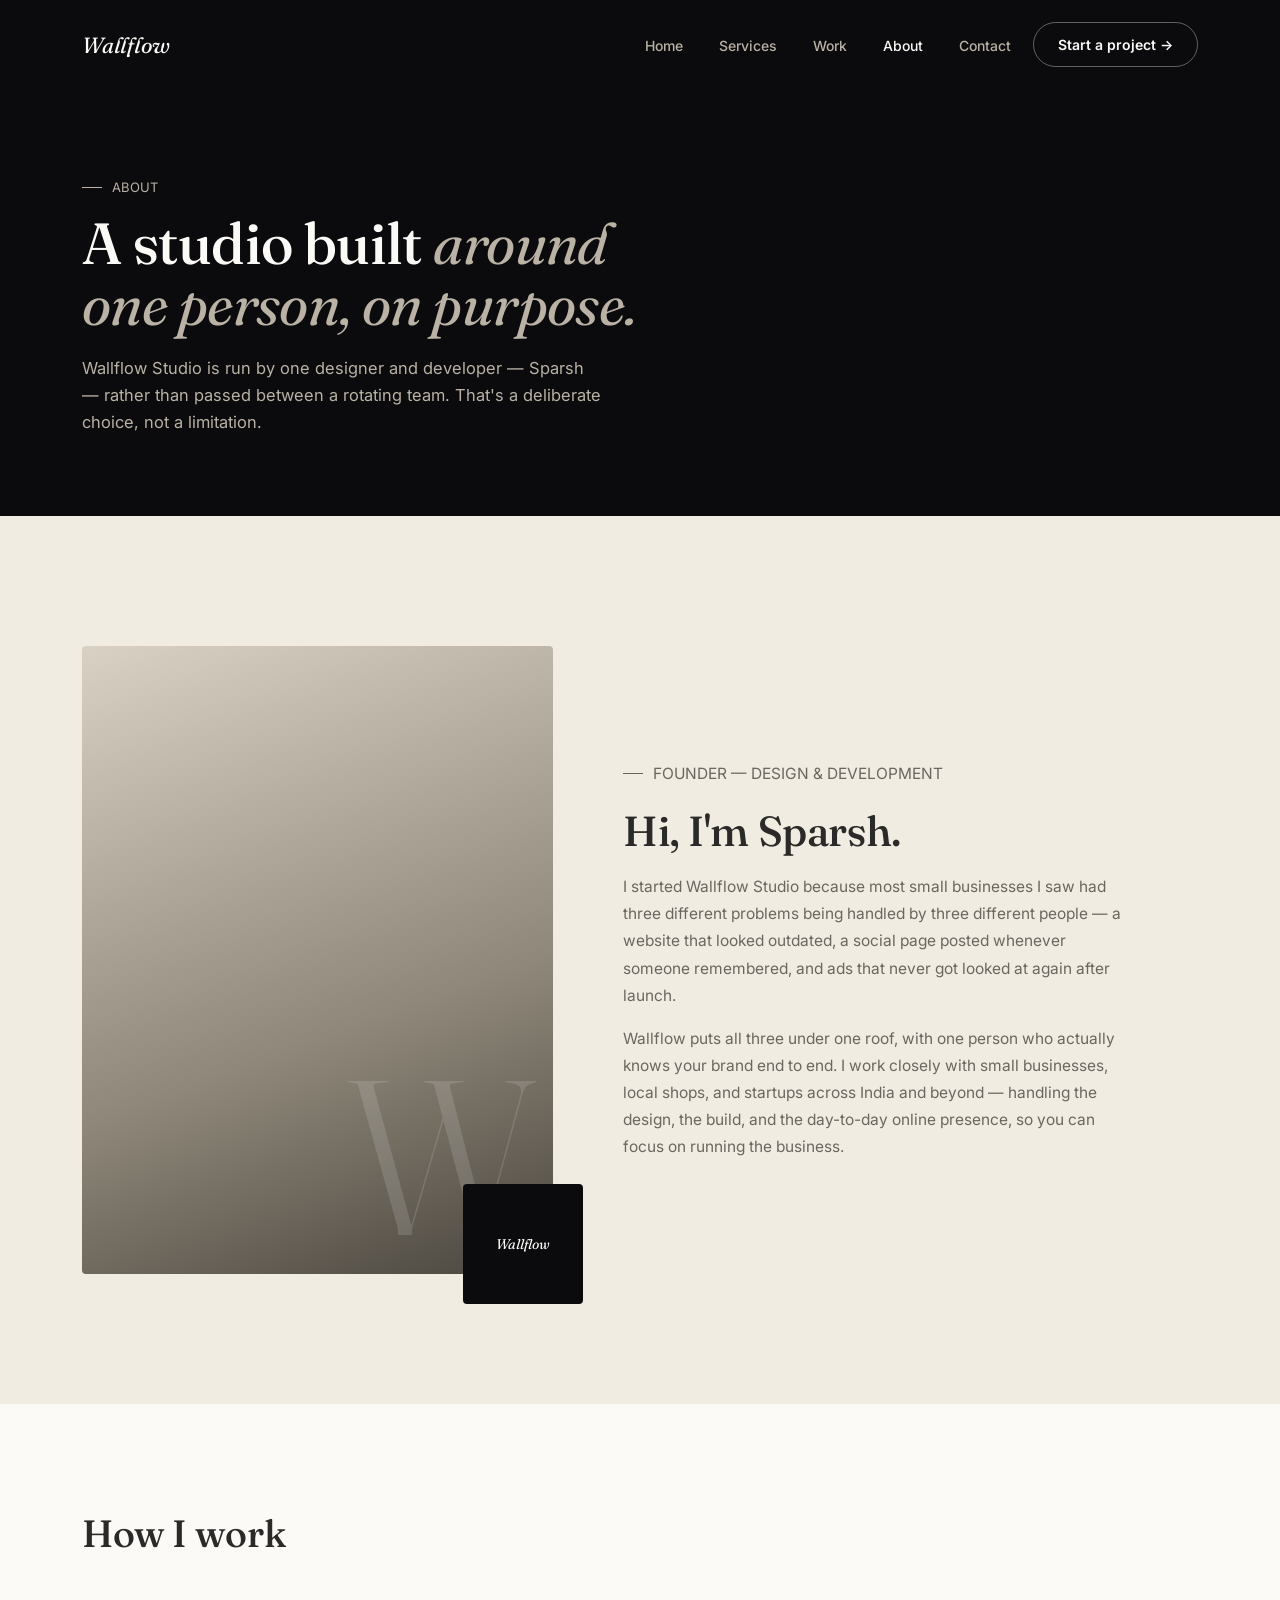
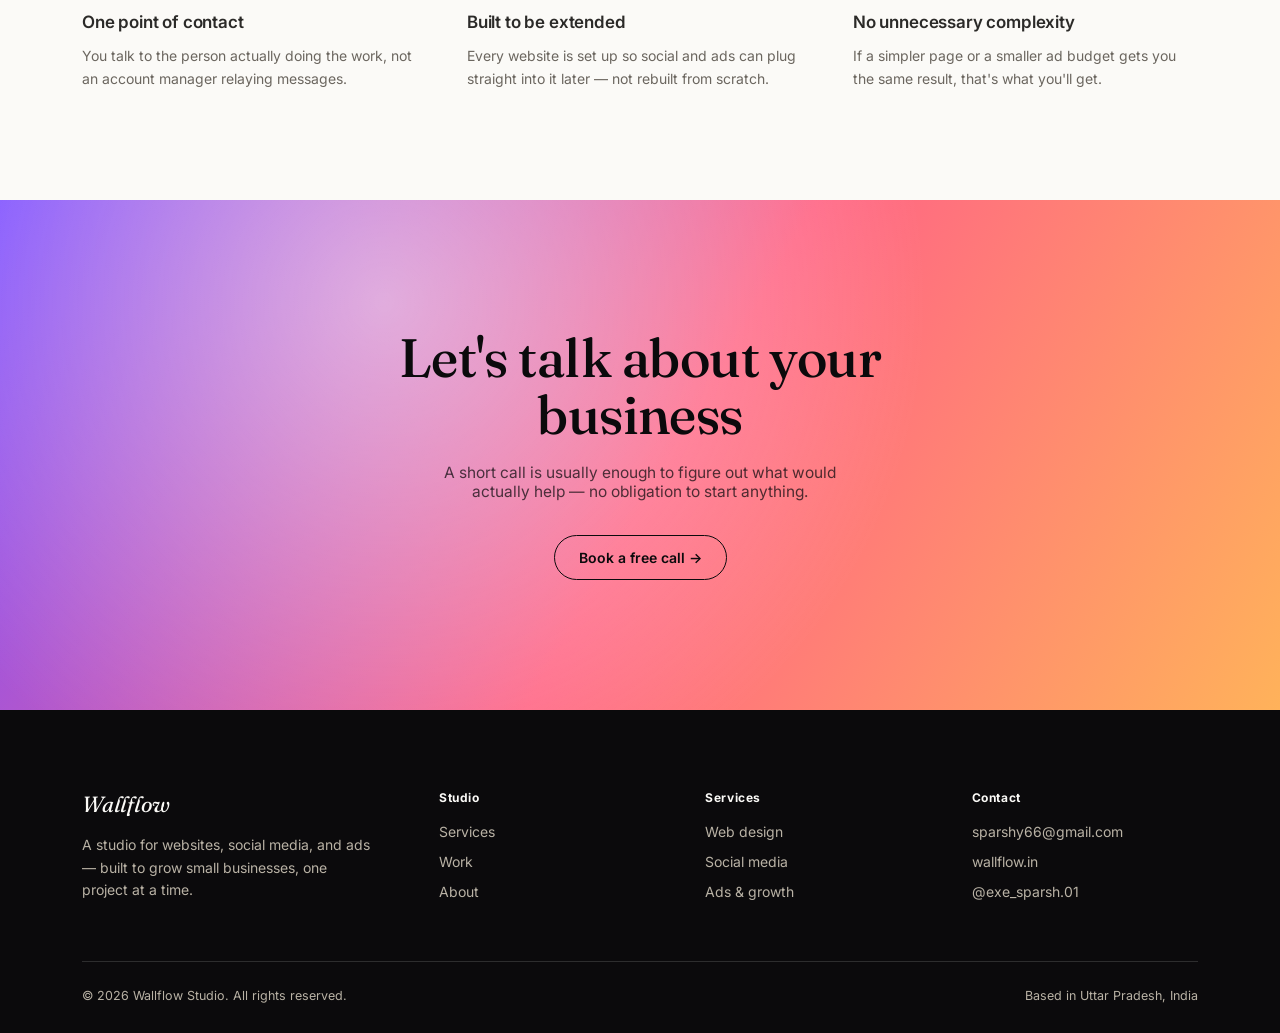
==== about.html @ ba000ed7 "Add files via upload" ====
<!DOCTYPE html>
<html lang="en">
<head>
<meta charset="UTF-8">
<meta name="viewport" content="width=device-width, initial-scale=1.0">
<title>About — Wallflow Studio</title>
<link rel="preconnect" href="https://fonts.googleapis.com">
<link rel="preconnect" href="https://fonts.gstatic.com" crossorigin>
<link href="https://fonts.googleapis.com/css2?family=Fraunces:ital,wght@0,300;0,400;0,500;0,600;1,400;1,500&family=Inter:wght@400;500;600;700&display=swap" rel="stylesheet">
<link rel="stylesheet" href="styles.css">
</head>
<body>

<header>
  <div class="wrap">
    <a href="index.html" class="logo">Wallflow</a>
    <div class="nav-right">
      <nav><ul>
        <li><a href="index.html">Home</a></li>
        <li><a href="services.html">Services</a></li>
        <li><a href="work.html">Work</a></li>
        <li><a href="about.html" class="active">About</a></li>
        <li><a href="contact.html">Contact</a></li>
      </ul></nav>
      <a href="contact.html" class="btn btn-light">Start a project →</a>
      <button class="menu-btn" aria-label="Menu"><span></span><span></span><span></span></button>
    </div>
  </div>
  <div class="mobile-nav">
    <a href="index.html">Home</a>
    <a href="services.html">Services</a>
    <a href="work.html">Work</a>
    <a href="about.html">About</a>
    <a href="contact.html">Contact</a>
  </div>
</header>

<section class="page-hero">
  <div class="wrap reveal">
    <p class="kicker">ABOUT</p>
    <h1>A studio built <em>around one person, on purpose.</em></h1>
    <p class="lede">Wallflow Studio is run by one designer and developer — Sparsh — rather than passed between a rotating team. That's a deliberate choice, not a limitation.</p>
  </div>
</section>

<section class="about">
  <div class="wrap about-grid">
    <div class="about-visual reveal">
      <div class="frame"></div>
      <div class="chip"><span>Wallflow</span></div>
    </div>
    <div class="about-copy reveal">
      <p class="kicker">FOUNDER — DESIGN &amp; DEVELOPMENT</p>
      <h2>Hi, I'm Sparsh.</h2>
      <p>I started Wallflow Studio because most small businesses I saw had three different problems being handled by three different people — a website that looked outdated, a social page posted whenever someone remembered, and ads that never got looked at again after launch.</p>
      <p>Wallflow puts all three under one roof, with one person who actually knows your brand end to end. I work closely with small businesses, local shops, and startups across India and beyond — handling the design, the build, and the day-to-day online presence, so you can focus on running the business.</p>
    </div>
  </div>
</section>

<section class="values">
  <div class="wrap">
    <div class="section-head-row reveal">
      <h2>How I work</h2>
    </div>
    <div class="values-grid stagger">
      <div class="reveal">
        <h3>One point of contact</h3>
        <p>You talk to the person actually doing the work, not an account manager relaying messages.</p>
      </div>
      <div class="reveal">
        <h3>Built to be extended</h3>
        <p>Every website is set up so social and ads can plug straight into it later — not rebuilt from scratch.</p>
      </div>
      <div class="reveal">
        <h3>No unnecessary complexity</h3>
        <p>If a simpler page or a smaller ad budget gets you the same result, that's what you'll get.</p>
      </div>
    </div>
  </div>
</section>

<section class="band">
  <div class="wrap reveal">
    <h2>Let's talk about your business</h2>
    <p>A short call is usually enough to figure out what would actually help — no obligation to start anything.</p>
    <a href="contact.html" class="btn">Book a free call →</a>
  </div>
</section>

<footer id="contact">
  <div class="wrap">
    <div class="footer-top">
      <div class="footer-brand">
        <div class="logo">Wallflow</div>
        <p>A studio for websites, social media, and ads — built to grow small businesses, one project at a time.</p>
      </div>
      <div>
        <h5>Studio</h5>
        <ul>
          <li><a href="services.html">Services</a></li>
          <li><a href="work.html">Work</a></li>
          <li><a href="about.html">About</a></li>
        </ul>
      </div>
      <div>
        <h5>Services</h5>
        <ul>
          <li><a href="services.html#web">Web design</a></li>
          <li><a href="services.html#social">Social media</a></li>
          <li><a href="services.html#ads">Ads &amp; growth</a></li>
        </ul>
      </div>
      <div>
        <h5>Contact</h5>
        <ul>
          <li><a href="mailto:sparshy66@gmail.com">sparshy66@gmail.com</a></li>
          <li><a href="https://wallflow.in" target="_blank" rel="noopener">wallflow.in</a></li>
          <li><a href="https://instagram.com/exe_sparsh.01" target="_blank" rel="noopener">@exe_sparsh.01</a></li>
        </ul>
      </div>
    </div>
    <div class="footer-bottom">
      <span>© 2026 Wallflow Studio. All rights reserved.</span>
      <span>Based in Uttar Pradesh, India</span>
    </div>
  </div>
</footer>

<script src="script.js"></script>
</body>
</html>
---- styles.css ----
:root{
  --black:#0b0a0c;
  --black-soft:#151317;
  --white:#fbfaf7;
  --cream:#f1ece2;
  --stone:#b9b2a5;
  --ink:#2b2a28;
  --ink-soft:#6b665f;
  --violet:#7c4dff;
  --coral:#ff6584;
  --amber:#ffb25a;
  --line: rgba(255,255,255,0.14);
  --line-dark: rgba(11,10,12,0.12);
}
*{box-sizing:border-box; margin:0; padding:0;}
html{scroll-behavior:smooth;}
body{
  font-family:'Inter', sans-serif;
  color:var(--ink);
  background:var(--white);
  -webkit-font-smoothing:antialiased;
}
img,svg{display:block; max-width:100%;}
a{color:inherit; text-decoration:none;}
h1,h2,h3{font-family:'Fraunces', serif; font-weight:500; line-height:1.05; letter-spacing:-0.01em;}
.wrap{max-width:1180px; margin:0 auto; padding:0 32px;}
.btn{
  display:inline-flex; align-items:center; gap:8px;
  padding:13px 24px; border-radius:100px;
  font-size:14px; font-weight:600;
  border:1px solid currentColor;
  transition:transform .25s ease, background .25s ease, color .25s ease;
  white-space:nowrap; cursor:pointer; background:none;
  font-family:'Inter',sans-serif;
}
.btn:hover{transform:translateY(-2px);}
.btn-light{color:var(--white); border-color:rgba(255,255,255,0.35);}
.btn-light:hover{background:var(--white); color:var(--black);}
.btn-dark{color:var(--black); border-color:rgba(11,10,12,0.25);}
.btn-dark:hover{background:var(--black); color:var(--white);}
.btn-solid{background:var(--black); color:var(--white); border-color:var(--black);}
.btn-solid:hover{background:transparent; color:var(--black);}

/* NAV */
header{
  position:sticky; top:0; left:0; right:0; z-index:50;
  padding:22px 0;
  background:var(--black);
}
header .wrap{display:flex; align-items:center; justify-content:space-between;}
.logo{font-family:'Fraunces', serif; font-style:italic; font-size:22px; color:var(--white); letter-spacing:-0.01em;}
nav ul{list-style:none; display:flex; gap:36px;}
nav a{font-size:14px; color:var(--stone); font-weight:500; transition:color .2s ease;}
nav a:hover, nav a.active{color:var(--white);}
.nav-right{display:flex; align-items:center; gap:22px;}
.menu-btn{display:none; flex-direction:column; gap:5px; background:none; border:0; cursor:pointer; padding:4px;}
.menu-btn span{width:22px; height:2px; background:var(--white);}
.mobile-nav{display:none; flex-direction:column; gap:4px; position:fixed; top:70px; right:24px; left:24px; background:var(--black-soft); border:1px solid var(--line); border-radius:12px; padding:18px; z-index:60;}
.mobile-nav a{padding:12px 6px; font-size:15px; color:var(--white); border-bottom:1px solid var(--line);}
.mobile-nav a:last-child{border-bottom:none;}
.mobile-nav.open{display:flex;}

/* PAGE HERO (used on inner pages) */
.page-hero{background:var(--black); color:var(--white); padding:90px 0 80px;}
.page-hero .kicker{color:var(--stone); font-size:13px; display:flex; align-items:center; gap:10px; margin-bottom:18px;}
.page-hero .kicker::before{content:''; width:20px; height:1px; background:var(--stone);}
.page-hero h1{font-size:clamp(36px,5vw,58px); color:var(--white); max-width:16ch;}
.page-hero h1 em{font-style:italic; color:var(--stone); font-weight:400;}
.page-hero p.lede{margin-top:20px; font-size:16.5px; color:var(--stone); max-width:52ch; line-height:1.65;}
.page-hero .hero-actions{display:flex; gap:16px; margin-top:32px; flex-wrap:wrap;}

/* HOME HERO */
.hero{background:var(--black); color:var(--white); padding:110px 0 90px;}
.hero-inner{max-width:760px;}
.hero h1{font-size:clamp(40px,5.4vw,68px); color:var(--white);}
.hero h1 em{font-style:italic; color:var(--stone); font-weight:400;}
.hero p.lede{margin-top:22px; font-size:17px; color:var(--stone); max-width:46ch; line-height:1.6;}
.hero-actions{display:flex; gap:16px; margin-top:36px; flex-wrap:wrap;}
.hero-stats{display:flex; gap:48px; margin-top:70px; padding-top:36px; border-top:1px solid var(--line); flex-wrap:wrap;}
.hero-stats div b{display:block; font-family:'Fraunces',serif; font-weight:500; font-size:30px; color:var(--white);}
.hero-stats div span{font-size:13px; color:var(--stone);}

/* SECTION LABEL */
.kicker{font-size:13px; color:var(--ink-soft); display:flex; align-items:center; gap:10px;}
.kicker::before{content:''; width:20px; height:1px; background:var(--ink-soft);}

/* SERVICES TEASER (home) */
.services{padding:120px 0; background:var(--white);}
.services-head{display:grid; grid-template-columns:1.3fr 1fr; gap:60px; align-items:end;}
.services-head h2{font-size:clamp(32px,4vw,46px); max-width:14ch;}
.services-head h2 em{font-style:italic; font-weight:400; color:var(--ink-soft);}
.services-head p{font-size:15.5px; color:var(--ink-soft); line-height:1.7; max-width:36ch;}
.service-cols{margin-top:70px; display:grid; grid-template-columns:repeat(3,1fr); gap:40px; border-top:1px solid var(--line-dark); padding-top:40px;}
.service-cols h3{font-size:18px; font-family:'Inter',sans-serif; font-weight:600; margin-bottom:12px;}
.service-cols p{font-size:14.5px; color:var(--ink-soft); line-height:1.65;}
.service-cols a.more{display:inline-block; margin-top:14px; font-size:13.5px; font-weight:600; border-bottom:1px solid var(--ink);}
.services-more{margin-top:60px; text-align:center;}

/* FULL SERVICE BLOCKS (services page) */
.service-block{padding:90px 0; border-bottom:1px solid var(--line-dark);}
.service-block:last-of-type{border-bottom:none;}
.service-block .grid{display:grid; grid-template-columns:0.9fr 1.1fr; gap:60px; align-items:start;}
.service-block .num{font-family:'Fraunces',serif; font-size:15px; color:var(--ink-soft); margin-bottom:14px;}
.service-block h2{font-size:clamp(26px,3.2vw,36px); margin-bottom:18px;}
.service-block p.desc{font-size:15px; color:var(--ink-soft); line-height:1.75; max-width:44ch; margin-bottom:24px;}
.service-block ul{list-style:none; display:grid; gap:12px;}
.service-block li{font-size:14.5px; color:var(--ink); display:flex; gap:10px; align-items:baseline;}
.service-block li::before{content:'—'; color:var(--ink-soft); flex-shrink:0;}

/* GRADIENT BAND */
.band{position:relative; padding:130px 0; text-align:center; color:var(--white);
  background:radial-gradient(circle at 30% 20%, rgba(255,255,255,0.5), transparent 55%), linear-gradient(120deg, var(--violet) 0%, var(--coral) 52%, var(--amber) 100%);
  overflow:hidden;}
.band h2{font-size:clamp(32px,4.6vw,54px); color:var(--black); max-width:16ch; margin:0 auto;}
.band p{margin:20px auto 34px; max-width:44ch; color:rgba(11,10,12,0.72); font-size:15.5px;}
.band .btn{border-color:var(--black); color:var(--black); background:none;}
.band .btn:hover{background:var(--black); color:var(--white);}

/* ABOUT */
.about{padding:130px 0; background:var(--cream);}
.about-grid{display:grid; grid-template-columns:0.9fr 1.1fr; gap:70px; align-items:center;}
.about-visual{position:relative;}
.about-visual .frame{aspect-ratio:3/4; border-radius:4px; overflow:hidden; background:linear-gradient(160deg,#d9d2c4,#8f887a 60%,#4a453e); position:relative;}
.about-visual .frame::after{content:'W'; position:absolute; right:18px; bottom:8px; font-family:'Fraunces',serif; font-size:220px; font-weight:300; color:rgba(251,250,247,0.14); line-height:1;}
.about-visual .chip{position:absolute; right:-30px; bottom:-30px; width:120px; aspect-ratio:1; background:var(--black); border-radius:4px; display:flex; align-items:center; justify-content:center;}
.about-visual .chip span{color:var(--white); font-family:'Fraunces',serif; font-style:italic; font-size:14px;}
.about-copy .kicker{margin-bottom:22px;}
.about-copy h2{font-size:clamp(30px,3.6vw,42px); margin-bottom:20px;}
.about-copy p{font-size:15.5px; line-height:1.75; color:var(--ink-soft); max-width:50ch;}
.about-copy p + p{margin-top:16px;}
.about-copy a.more{display:inline-block; margin-top:22px; font-size:14px; font-weight:600; border-bottom:1px solid var(--ink);}

/* VALUES (about page) */
.values{padding:110px 0; background:var(--white);}
.values-grid{display:grid; grid-template-columns:repeat(3,1fr); gap:40px; margin-top:60px;}
.values-grid h3{font-size:17px; font-weight:600; font-family:'Inter',sans-serif; margin-bottom:12px;}
.values-grid p{font-size:14px; color:var(--ink-soft); line-height:1.65;}

/* WORK TOGETHER STRIP (home) */
.together{background:var(--black); color:var(--white); padding:0;}
.together-head{padding:80px 0 0; text-align:center;}
.together-head h2{font-size:clamp(28px,5vw,54px); color:var(--white);}
.together-strip{margin-top:60px; display:grid; grid-template-columns:repeat(3,1fr);}
.together-strip a{position:relative; aspect-ratio:3/4; overflow:hidden; display:flex; align-items:flex-end; padding:26px; color:var(--white); font-size:13px; letter-spacing:.03em;}
.together-strip a::before{content:''; position:absolute; inset:0; opacity:.9;}
.together-strip a:nth-child(1)::before{background:linear-gradient(160deg,#20242b,#0b0a0c 70%);}
.together-strip a:nth-child(2)::before{background:linear-gradient(160deg,#1b2733,#0b0a0c 70%);}
.together-strip a:nth-child(3)::before{background:linear-gradient(160deg,#2a2320,#0b0a0c 70%);}
.together-strip a span{position:relative; z-index:1;}
.together-strip svg{position:absolute; top:26px; left:26px; z-index:1; opacity:.85;}

/* TESTIMONIAL */
.testimonial{background:var(--cream); padding:90px 0; text-align:center;}
.testimonial .quote{max-width:640px; margin:0 auto; font-family:'Fraunces',serif; font-style:italic; font-weight:400; font-size:clamp(18px,2.2vw,23px); line-height:1.6; color:var(--ink);}
.testimonial .name{margin-top:24px; font-size:12px; letter-spacing:.08em; color:var(--ink-soft);}
.test-nav{display:flex; justify-content:center; gap:26px; margin-top:26px;}
.test-nav button{background:none; border:0; cursor:pointer; color:var(--ink-soft); font-size:18px;}

/* WORK GRID (work page + home preview) */
.preview{padding:90px 0 130px;}
.preview-grid{display:grid; grid-template-columns:1fr 1fr 1fr; gap:24px;}
.preview-card{border:1px solid var(--line-dark); border-radius:6px; overflow:hidden;}
.preview-thumb{aspect-ratio:4/3; position:relative;}
.preview-grid .preview-card:nth-child(1) .preview-thumb, .work-grid .preview-card:nth-child(3n+1) .preview-thumb{background:linear-gradient(150deg,#efe6d8,#b9ac95);}
.preview-grid .preview-card:nth-child(2) .preview-thumb, .work-grid .preview-card:nth-child(3n+2) .preview-thumb{background:linear-gradient(150deg,#dfe3e6,#9aa3ab);}
.preview-grid .preview-card:nth-child(3) .preview-thumb, .work-grid .preview-card:nth-child(3n) .preview-thumb{background:linear-gradient(150deg,#efdad8,#c99a9a);}
.preview-info{padding:16px 18px 20px;}
.preview-info h4{font-family:'Inter',sans-serif; font-weight:600; font-size:14.5px;}
.preview-info span{font-size:12.5px; color:var(--ink-soft);}
.work-grid{display:grid; grid-template-columns:repeat(3,1fr); gap:24px; margin-top:20px;}
.section-head-row{display:flex; justify-content:space-between; align-items:flex-end; margin-bottom:50px; flex-wrap:wrap; gap:16px;}
.section-head-row h2{font-size:clamp(26px,3.4vw,38px);}

/* CONTACT PAGE */
.contact-wrap{padding:100px 0 130px; display:grid; grid-template-columns:1fr 1fr; gap:70px;}
.contact-info h2{font-size:clamp(26px,3.2vw,36px); margin-bottom:20px;}
.contact-info p{font-size:15px; color:var(--ink-soft); line-height:1.7; max-width:38ch; margin-bottom:30px;}
.contact-info ul{list-style:none; display:flex; flex-direction:column; gap:14px;}
.contact-info li a{font-size:15px; font-weight:600; border-bottom:1px solid var(--ink); padding-bottom:2px;}
.form-field{margin-bottom:22px; display:flex; flex-direction:column; gap:8px;}
.form-field label{font-size:13px; font-weight:600; color:var(--ink);}
.form-field input, .form-field select, .form-field textarea{
  border:1px solid var(--line-dark); border-radius:8px; padding:13px 14px; font-size:14.5px; font-family:'Inter',sans-serif; background:var(--white); color:var(--ink);
}
.form-field textarea{resize:vertical; min-height:120px;}
.form-field input:focus, .form-field select:focus, .form-field textarea:focus{outline:2px solid var(--black); outline-offset:1px;}
.form-status{margin-top:18px; font-size:14px; display:none;}
.form-status.success{display:block; color:#2e7d4f;}
.form-status.error{display:block; color:#c0392b;}

/* FOOTER */
footer{background:var(--black); color:var(--stone); padding:80px 0 30px;}
.footer-top{display:grid; grid-template-columns:1.4fr 1fr 1fr 1fr; gap:40px; padding-bottom:60px; border-bottom:1px solid var(--line);}
.footer-brand .logo{margin-bottom:16px;}
.footer-brand p{font-size:14px; max-width:32ch; line-height:1.6;}
footer h5{font-size:12px; color:var(--white); letter-spacing:.05em; margin-bottom:16px;}
footer ul{list-style:none; display:flex; flex-direction:column; gap:10px;}
footer ul a{font-size:14px; color:var(--stone);}
footer ul a:hover{color:var(--white);}
.footer-bottom{display:flex; justify-content:space-between; padding-top:26px; font-size:12.5px; flex-wrap:wrap; gap:10px;}

/* CUTOUT ICONS (isolated graphic on a colour card, no rectangular photo) */
.preview-thumb{display:flex; align-items:center; justify-content:center;}
.cutout-icon{width:34%; max-width:104px; color:#fff; filter:drop-shadow(0 16px 22px rgba(0,0,0,0.35));}
.icon-ink{color:var(--ink);}
.service-icon-wrap{width:56px; height:56px; border-radius:12px; background:var(--cream); display:flex; align-items:center; justify-content:center; margin-bottom:18px;}
.service-icon-wrap svg{width:26px; height:26px;}

/* SCROLL REVEAL ANIMATIONS */
.reveal{opacity:0; transform:translateY(28px); transition:opacity .7s cubic-bezier(.22,.61,.36,1), transform .7s cubic-bezier(.22,.61,.36,1); will-change:opacity, transform;}
.reveal.in-view{opacity:1; transform:translateY(0);}
.stagger > .reveal:nth-child(1){transition-delay:0s;}
.stagger > .reveal:nth-child(2){transition-delay:.1s;}
.stagger > .reveal:nth-child(3){transition-delay:.2s;}
.stagger > .reveal:nth-child(4){transition-delay:.3s;}
.stagger > .reveal:nth-child(5){transition-delay:.4s;}
.stagger > .reveal:nth-child(6){transition-delay:.5s;}
@media (prefers-reduced-motion: reduce){
  .reveal{transition:none; opacity:1; transform:none;}
}

@media (max-width: 860px){
  .hero-grid, .services-head, .about-grid, .service-block .grid, .contact-wrap, .complex-top{grid-template-columns:1fr;}
  .service-cols, .values-grid, .work-grid, .preview-grid{grid-template-columns:1fr; gap:28px;}
  .together-strip{grid-template-columns:1fr;}
  .footer-top{grid-template-columns:1fr 1fr; row-gap:32px;}
  nav ul{display:none;}
  .nav-right .btn{display:none;}
  .menu-btn{display:flex;}
  .about-visual .chip{right:10px; bottom:-20px; width:90px;}
  .hero-stats{gap:30px;}
}
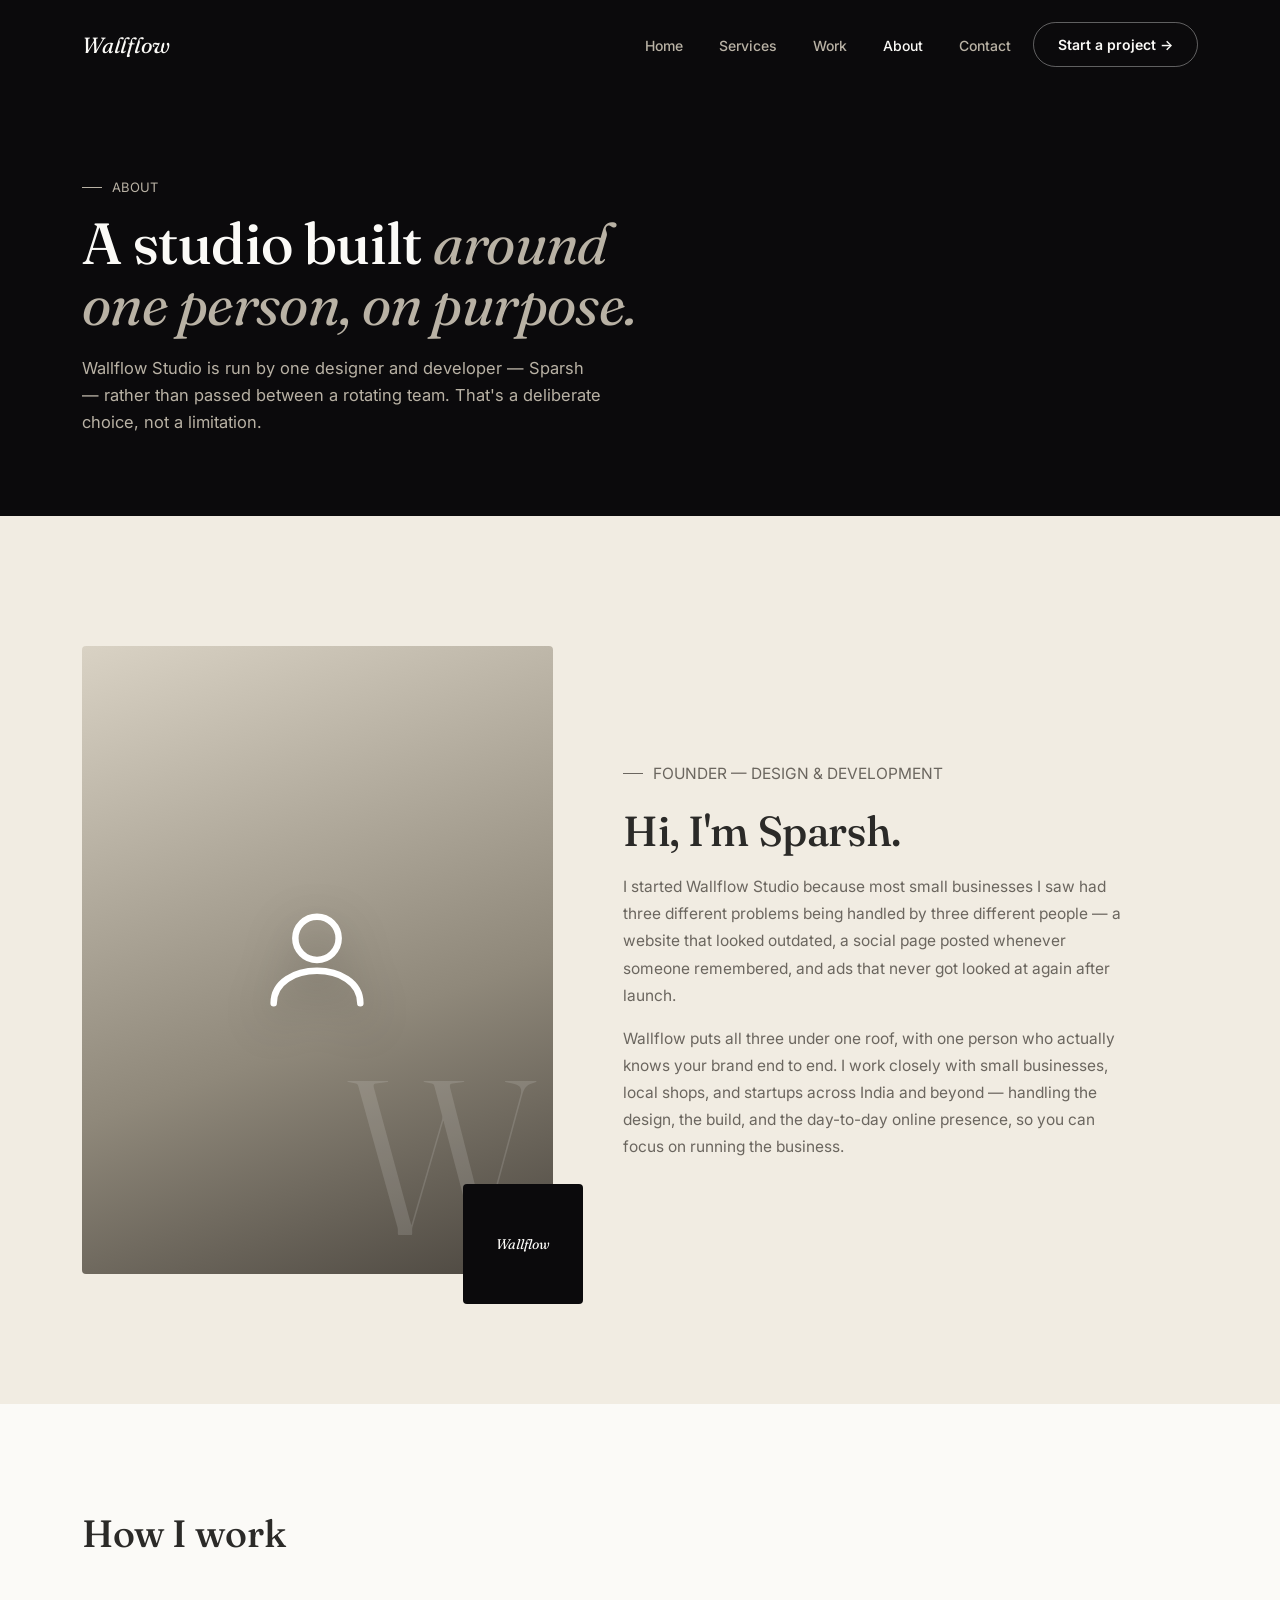
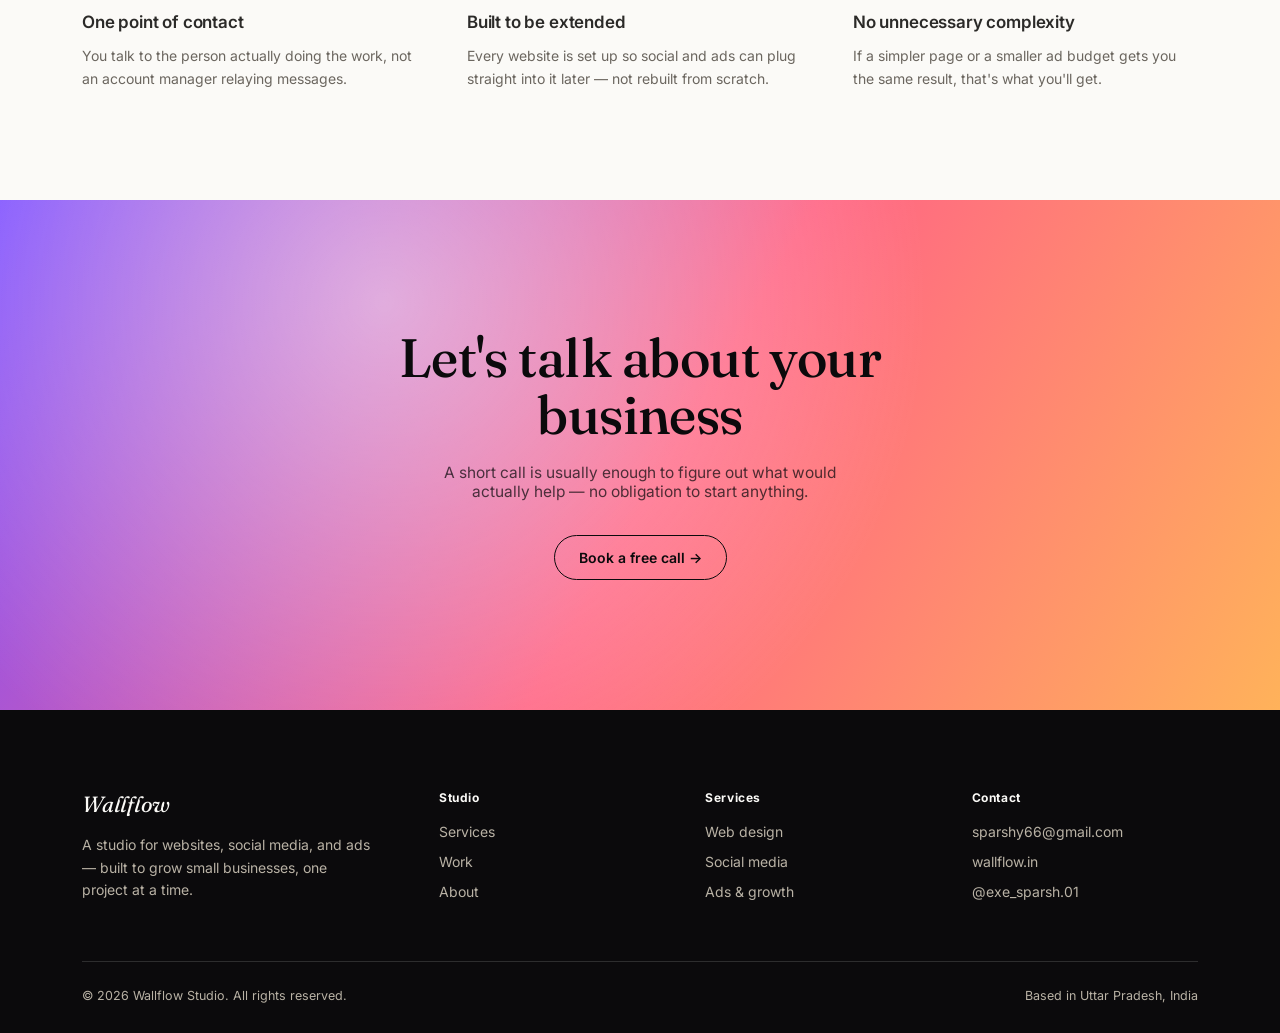
==== commit 0e0cb0be: "Add files via upload" ====
--- a/about.html
+++ b/about.html
@@ -46,7 +46,9 @@
 <section class="about">
   <div class="wrap about-grid">
     <div class="about-visual reveal">
-      <div class="frame"></div>
+      <div class="frame">
+        <svg class="frame-icon" viewBox="0 0 24 24" fill="none" stroke="currentColor" stroke-width="1.2" stroke-linecap="round" stroke-linejoin="round"><circle cx="12" cy="8" r="4"/><path d="M4 20c0-4 4-6 8-6s8 2 8 6"/></svg>
+      </div>
       <div class="chip"><span>Wallflow</span></div>
     </div>
     <div class="about-copy reveal">
--- a/styles.css
+++ b/styles.css
@@ -120,8 +120,9 @@
 .about{padding:130px 0; background:var(--cream);}
 .about-grid{display:grid; grid-template-columns:0.9fr 1.1fr; gap:70px; align-items:center;}
 .about-visual{position:relative;}
-.about-visual .frame{aspect-ratio:3/4; border-radius:4px; overflow:hidden; background:linear-gradient(160deg,#d9d2c4,#8f887a 60%,#4a453e); position:relative;}
+.about-visual .frame{aspect-ratio:3/4; border-radius:4px; overflow:hidden; background:linear-gradient(160deg,#d9d2c4,#8f887a 60%,#4a453e); position:relative; display:flex; align-items:center; justify-content:center;}
 .about-visual .frame::after{content:'W'; position:absolute; right:18px; bottom:8px; font-family:'Fraunces',serif; font-size:220px; font-weight:300; color:rgba(251,250,247,0.14); line-height:1;}
+.about-visual .frame-icon{width:34%; max-width:130px; color:#fff; position:relative; z-index:1; filter:drop-shadow(0 16px 24px rgba(0,0,0,0.35));}
 .about-visual .chip{position:absolute; right:-30px; bottom:-30px; width:120px; aspect-ratio:1; background:var(--black); border-radius:4px; display:flex; align-items:center; justify-content:center;}
 .about-visual .chip span{color:var(--white); font-family:'Fraunces',serif; font-style:italic; font-size:14px;}
 .about-copy .kicker{margin-bottom:22px;}
